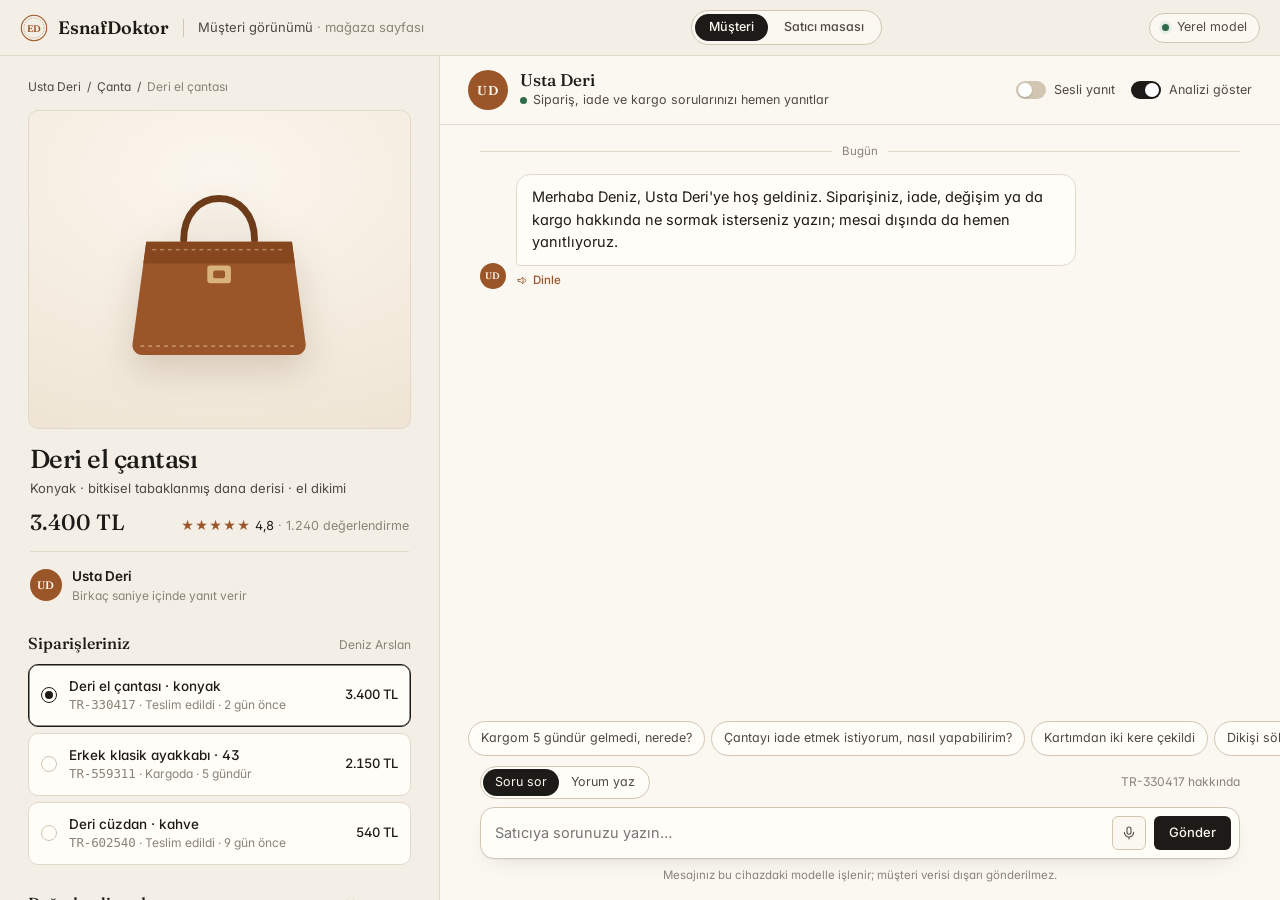
==== web/index.html @ 16bcc296 "feat: replace Streamlit UI with HTML/CSS/JS customer page and seller desk - web/index.html: customer" ====
<!doctype html>
<html lang="tr">
<head>
  <meta charset="utf-8">
  <meta name="viewport" content="width=device-width, initial-scale=1">
  <title>Usta Deri · Satıcıya sor</title>
  <meta name="description" content="Müşterinin satıcıya soru sorduğu ve anında yanıt aldığı mağaza sayfası.">
  <link rel="preconnect" href="https://fonts.googleapis.com">
  <link rel="preconnect" href="https://fonts.gstatic.com" crossorigin>
  <link href="https://fonts.googleapis.com/css2?family=Fraunces:opsz,wght@9..144,400;9..144,500;9..144,600&family=Inter:wght@400;500;600&display=swap" rel="stylesheet">
  <link rel="stylesheet" href="css/app.css">
</head>
<body class="page-store">
  <header class="topbar">
    <div class="brand">
      <svg class="brand-mark" viewBox="0 0 32 32" aria-hidden="true">
        <circle cx="16" cy="16" r="14.5" fill="none" stroke="currentColor" stroke-width="1.2"/>
        <circle cx="16" cy="16" r="11.5" fill="none" stroke="currentColor" stroke-width=".6" stroke-dasharray="1.2 1.6"/>
        <text x="16" y="20.2" text-anchor="middle" font-family="Fraunces, Georgia, serif" font-size="11" font-weight="600" fill="currentColor">ED</text>
      </svg>
      <span class="brand-name">EsnafDoktor</span>
      <span class="brand-sep" aria-hidden="true"></span>
      <span class="shop-name">Müşteri görünümü <span class="muted">· mağaza sayfası</span></span>
    </div>

    <nav class="view-switch" aria-label="Görünüm">
      <a href="index.html" class="is-active" aria-current="page">Müşteri</a>
      <a href="satici.html">Satıcı masası</a>
    </nav>

    <div class="topbar-right">
      <span class="status-chip" title="Yanıtlar bu bilgisayardaki modelden gelir">
        <span class="status-dot"></span><span class="chip-label">Yerel model</span>
      </span>
    </div>
  </header>

  <main class="store">
    <!-- Ürün ve sipariş bağlamı -->
    <section class="store-side" aria-label="Ürün ve siparişler">
      <nav class="crumbs"><span>Usta Deri</span><span>/</span><span>Çanta</span><span>/</span><span class="muted">Deri el çantası</span></nav>

      <div class="product">
        <div class="product-visual" aria-hidden="true">
          <svg viewBox="0 0 240 200">
            <path d="M84 70c0-26 16-42 36-42s36 16 36 42" fill="none" stroke="#6e3b1a" stroke-width="7" stroke-linecap="round"/>
            <path d="M46 72h148l14 104a10 10 0 0 1-10 11H42a10 10 0 0 1-10-11z" fill="#9a5528"/>
            <path d="M46 72h148l3 22H43z" fill="#86471f"/>
            <path d="M52 80h136M40 178h160" stroke="#e8c9a8" stroke-width="1.2" stroke-dasharray="4 4" opacity=".7"/>
            <rect x="108" y="96" width="24" height="18" rx="3" fill="#d9b27c"/>
            <rect x="114" y="101" width="12" height="8" rx="2" fill="#9a5528"/>
          </svg>
        </div>
        <div class="product-info">
          <h1 class="product-name">Deri el çantası</h1>
          <p class="product-sub">Konyak · bitkisel tabaklanmış dana derisi · el dikimi</p>
          <div class="product-row">
            <span class="price num">3.400 TL</span>
            <span class="rating"><span class="stars" aria-hidden="true">★★★★★</span> <span class="num">4,8</span> <span class="muted">· 1.240 değerlendirme</span></span>
          </div>
          <div class="seller-line">
            <span class="seller-mark">UD</span>
            <div>
              <div class="seller-name">Usta Deri</div>
              <div class="muted seller-meta" id="avgReply">Ortalama yanıt süresi ölçülüyor…</div>
            </div>
          </div>
        </div>
      </div>

      <div class="side-block">
        <div class="section-h"><h3>Siparişleriniz</h3><span class="muted" style="font-size:12px">Deniz Arslan</span></div>
        <div class="orders" id="orders" role="radiogroup" aria-label="Hangi sipariş hakkında"></div>
      </div>

      <div class="side-block">
        <div class="section-h"><h3>Değerlendirmeler</h3><button class="link-btn" type="button" id="writeReview">Yorum yaz</button></div>
        <ul class="reviews" id="reviews"></ul>
      </div>
    </section>

    <!-- Satıcıya sor -->
    <section class="convo" aria-label="Satıcıya sor">
      <header class="convo-head">
        <span class="seller-mark lg">UD</span>
        <div class="convo-who">
          <div class="convo-name">Usta Deri</div>
          <div class="convo-sub"><span class="live-dot"></span>Sipariş, iade ve kargo sorularınızı hemen yanıtlar</div>
        </div>
        <div class="convo-tools">
          <label class="switch" title="Gelen yanıtları otomatik sesli oku">
            <input type="checkbox" id="autoSpeak">
            <span class="switch-track"><span class="switch-thumb"></span></span>
            <span class="switch-label">Sesli yanıt</span>
          </label>
          <label class="switch" title="Jüri için sınıflandırmayı göster">
            <input type="checkbox" id="showAnalysis" checked>
            <span class="switch-track"><span class="switch-thumb"></span></span>
            <span class="switch-label">Analizi göster</span>
          </label>
        </div>
      </header>

      <div class="thread" id="thread" aria-live="polite"></div>

      <div class="suggestions" id="suggestions"></div>

      <form class="composer" id="composer" autocomplete="off">
        <div class="composer-top">
          <div class="seg" role="tablist" id="modeSeg">
            <button type="button" role="tab" data-mode="question" class="is-on">Soru sor</button>
            <button type="button" role="tab" data-mode="review">Yorum yaz</button>
          </div>
          <div class="star-input" id="starInput" hidden>
            <span class="muted">Puanınız</span>
            <span class="star-btns" role="radiogroup" aria-label="Puan"></span>
          </div>
          <span class="composer-ctx" id="composerCtx"></span>
        </div>
        <div class="composer-box">
          <textarea id="input" rows="1" placeholder="Satıcıya sorunuzu yazın…" aria-label="Mesajınız"></textarea>
          <button type="button" class="icon-btn mic" id="micBtn" title="Sesle yaz">
            <svg viewBox="0 0 24 24" class="ico"><rect x="9" y="3" width="6" height="11" rx="3"/><path d="M5 11a7 7 0 0 0 14 0M12 18v3"/></svg>
          </button>
          <button type="submit" class="btn btn-primary send" id="sendBtn">Gönder</button>
        </div>
        <p class="composer-note" id="composerNote">Mesajınız bu cihazdaki modelle işlenir; müşteri verisi dışarı gönderilmez.</p>
      </form>
    </section>
  </main>

  <div class="toast" id="toast" role="status" aria-live="polite"></div>

  <script src="js/policies.js"></script>
  <script src="js/engine.js"></script>
  <script src="js/shared.js"></script>
  <script src="js/store.js"></script>
</body>
</html>
---- web/css/app.css ----
/* EsnafDoktor — iş masası
   Görsel dil: sıcak kâğıt, mürekkep, tek konyak vurgusu. */

:root {
  --paper: #f4efe6;
  --paper-2: #ece5d8;
  --sheet: #fbf8f2;
  --sheet-2: #f7f2e9;
  --ink: #1d1b17;
  --ink-2: #4f4a42;
  --ink-3: #8a8377;
  --line: #e2d9c9;
  --line-2: #d2c6b2;
  --cognac: #9a5528;
  --cognac-soft: #f1e2d3;

  --safe: #2f6a49;
  --safe-soft: #e3eee4;
  --warn: #9a6512;
  --warn-soft: #f5e9cf;
  --risk: #a2361f;
  --risk-soft: #f6e0d8;

  --serif: "Fraunces", "Iowan Old Style", Georgia, serif;
  --sans: "Inter", "Segoe UI", system-ui, -apple-system, sans-serif;
  --mono: ui-monospace, "Cascadia Mono", "SF Mono", Consolas, monospace;

  --r: 10px;
  --r-sm: 6px;
  --shadow: 0 1px 0 rgba(29, 27, 23, .04), 0 8px 24px -12px rgba(29, 27, 23, .18);
}

* { box-sizing: border-box; }
html, body { height: 100%; }
body {
  margin: 0;
  background: var(--paper);
  color: var(--ink);
  font: 400 14px/1.5 var(--sans);
  -webkit-font-smoothing: antialiased;
  font-feature-settings: "cv11", "ss01";
  display: flex;
  flex-direction: column;
  overflow: hidden;
}
button, input, select, textarea { font: inherit; color: inherit; }
button { cursor: pointer; }
.sr-only { position: absolute; width: 1px; height: 1px; overflow: hidden; clip: rect(0 0 0 0); }
.muted { color: var(--ink-3); }
.ico { width: 16px; height: 16px; fill: none; stroke: currentColor; stroke-width: 1.6; stroke-linecap: round; stroke-linejoin: round; flex: none; }
.num { font-variant-numeric: tabular-nums; }
.mono { font-family: var(--mono); font-size: 12.5px; letter-spacing: -.01em; }
:focus-visible { outline: 2px solid var(--cognac); outline-offset: 2px; }

/* ---------- Üst çubuk ---------- */
.topbar {
  height: 56px;
  flex: none;
  display: flex;
  align-items: center;
  justify-content: space-between;
  padding: 0 20px;
  border-bottom: 1px solid var(--line);
  background: var(--paper);
}
.brand { display: flex; align-items: center; gap: 10px; min-width: 0; }
.brand-mark { width: 28px; height: 28px; color: var(--cognac); flex: none; }
.brand-name { font: 600 18px/1 var(--serif); letter-spacing: -.01em; }
.brand-sep { width: 1px; height: 18px; background: var(--line-2); margin: 0 4px; }
.shop-name { font-size: 13px; color: var(--ink-2); white-space: nowrap; overflow: hidden; text-overflow: ellipsis; }

.topbar-right { display: flex; align-items: center; gap: 10px; }
.status-chip {
  display: inline-flex; align-items: center; gap: 8px;
  height: 30px; padding: 0 12px;
  border: 1px solid var(--line-2); border-radius: 999px;
  font-size: 12.5px; color: var(--ink-2); background: var(--sheet);
}
.status-dot { width: 7px; height: 7px; border-radius: 50%; background: var(--safe); box-shadow: 0 0 0 3px var(--safe-soft); }
.status-chip.is-online .status-dot { background: var(--ink-3); box-shadow: 0 0 0 3px var(--paper-2); }

.model-select select {
  appearance: none;
  height: 30px; padding: 0 30px 0 12px;
  border: 1px solid var(--line-2); border-radius: 999px;
  background: var(--sheet) url("data:image/svg+xml,%3Csvg xmlns='http://www.w3.org/2000/svg' viewBox='0 0 24 24' fill='none' stroke='%234f4a42' stroke-width='2' stroke-linecap='round'%3E%3Cpath d='m7 10 5 5 5-5'/%3E%3C/svg%3E") no-repeat right 10px center / 14px;
  font-size: 12.5px; color: var(--ink-2);
}
.avatar {
  width: 30px; height: 30px; border-radius: 50%;
  display: grid; place-items: center;
  background: var(--ink); color: var(--sheet);
  font: 600 11px/1 var(--sans); letter-spacing: .02em;
}

/* ---------- Butonlar ---------- */
.btn {
  display: inline-flex; align-items: center; justify-content: center; gap: 8px;
  height: 34px; padding: 0 14px;
  border-radius: var(--r-sm);
  border: 1px solid transparent;
  font-weight: 500; font-size: 13px;
  transition: background .15s, border-color .15s, color .15s;
  white-space: nowrap;
}
.btn-primary { background: var(--ink); color: var(--sheet); }
.btn-primary:hover { background: #2d2a24; }
.btn-secondary { background: var(--sheet); border-color: var(--line-2); color: var(--ink); }
.btn-secondary:hover { border-color: var(--ink-3); }
.btn-ghost { background: transparent; color: var(--ink-2); height: 30px; padding: 0 10px; }
.btn-ghost:hover { color: var(--ink); background: var(--paper-2); }
.btn kbd, .kbd {
  font: 500 11px/1 var(--sans);
  padding: 3px 5px; border-radius: 4px;
  border: 1px solid currentColor; opacity: .55;
}
.icon-btn {
  width: 34px; height: 34px; display: grid; place-items: center;
  border-radius: var(--r-sm); border: 1px solid var(--line-2); background: var(--sheet);
  color: var(--ink-2);
}
.icon-btn:hover { color: var(--ink); border-color: var(--ink-3); }
.icon-btn.is-on { background: var(--ink); color: var(--sheet); border-color: var(--ink); }

/* ---------- Masa düzeni ---------- */
.desk {
  flex: 1;
  min-height: 0;
  display: grid;
  grid-template-columns: 340px minmax(0, 1fr) 420px;
}
.pane { min-height: 0; overflow: auto; }
.pane-queue { border-right: 1px solid var(--line); display: flex; flex-direction: column; overflow: hidden; }
.pane-case { background: var(--sheet); }
.pane-decision { border-left: 1px solid var(--line); background: var(--sheet-2); }

/* ---------- Gelen kutusu ---------- */
.pane-head { padding: 18px 16px 10px; flex: none; }
.pane-title-row { display: flex; align-items: baseline; justify-content: space-between; margin-bottom: 12px; }
.pane-title { margin: 0; font: 500 20px/1.2 var(--serif); letter-spacing: -.01em; }
.count { font-size: 12px; color: var(--ink-3); }

.search {
  display: flex; align-items: center; gap: 8px;
  height: 34px; padding: 0 10px;
  border: 1px solid var(--line-2); border-radius: var(--r-sm);
  background: var(--sheet); color: var(--ink-3);
}
.search:focus-within { border-color: var(--ink-3); }
.search input { flex: 1; min-width: 0; border: 0; background: none; outline: none; font-size: 13px; color: var(--ink); }
.search input::placeholder { color: var(--ink-3); }

.filters { display: flex; gap: 2px; margin-top: 10px; overflow-x: auto; scrollbar-width: none; }
.filters button {
  border: 0; background: none;
  padding: 6px 10px; border-radius: 999px;
  font-size: 12.5px; color: var(--ink-2);
}
.filters button:hover { background: var(--paper-2); }
.filters button.is-active { background: var(--ink); color: var(--sheet); }

.queue { list-style: none; margin: 0; padding: 4px 8px 16px; overflow: auto; flex: 1; }
.q-item {
  position: relative;
  display: grid;
  grid-template-columns: 30px 1fr;
  gap: 10px;
  padding: 12px 10px 12px 10px;
  border-radius: var(--r);
  cursor: pointer;
  border: 1px solid transparent;
}
.q-item + .q-item { margin-top: 2px; }
.q-item:hover { background: var(--paper-2); }
.q-item.is-selected { background: var(--sheet); border-color: var(--line-2); box-shadow: var(--shadow); }
.q-item.is-done { opacity: .5; }
.src {
  width: 30px; height: 30px; border-radius: 50%;
  display: grid; place-items: center;
  font: 600 10.5px/1 var(--sans); letter-spacing: .03em;
  color: var(--ink-2); background: var(--paper-2); border: 1px solid var(--line-2);
}
.q-top { display: flex; align-items: baseline; gap: 8px; }
.q-name { font-weight: 600; font-size: 13.5px; flex: 1; min-width: 0; white-space: nowrap; overflow: hidden; text-overflow: ellipsis; }
.q-time { font-size: 11.5px; color: var(--ink-3); }
.q-preview {
  margin: 3px 0 7px; font-size: 13px; color: var(--ink-2);
  display: -webkit-box; -webkit-line-clamp: 2; -webkit-box-orient: vertical; overflow: hidden;
}
.q-meta { display: flex; align-items: center; gap: 6px; flex-wrap: wrap; }
.unread-dot { position: absolute; left: 3px; top: 24px; width: 5px; height: 5px; border-radius: 50%; background: var(--cognac); }

.tag {
  display: inline-flex; align-items: center; gap: 5px;
  height: 20px; padding: 0 7px; border-radius: 4px;
  font-size: 11px; font-weight: 500; letter-spacing: .01em;
  background: var(--paper-2); color: var(--ink-2);
}
.tag .dot { width: 6px; height: 6px; border-radius: 50%; background: currentColor; }
.tag.green { background: var(--safe-soft); color: var(--safe); }
.tag.yellow { background: var(--warn-soft); color: var(--warn); }
.tag.red { background: var(--risk-soft); color: var(--risk); }
.tag.done { background: transparent; border: 1px solid var(--line-2); color: var(--ink-3); }

.empty-q { padding: 30px 16px; text-align: center; color: var(--ink-3); font-size: 13px; }

/* ---------- Vaka ---------- */
.case { max-width: 720px; margin: 0 auto; padding: 28px 36px 48px; }
.back { display: none; }
.case-head { display: flex; align-items: flex-start; justify-content: space-between; gap: 16px; }
.eyebrow { margin: 0 0 6px; font-size: 11.5px; letter-spacing: .08em; text-transform: uppercase; color: var(--ink-3); font-weight: 500; }
.case-name { margin: 0; font: 500 30px/1.15 var(--serif); letter-spacing: -.02em; }
.case-sub { margin-top: 6px; color: var(--ink-2); font-size: 13px; display: flex; gap: 8px; flex-wrap: wrap; align-items: center; }
.case-sub .sep { color: var(--line-2); }

.letter {
  position: relative;
  margin: 26px 0 30px;
  padding: 22px 26px 22px 28px;
  background: #fffdf8;
  border: 1px solid var(--line);
  border-radius: var(--r);
  box-shadow: var(--shadow);
}
.letter::before {
  content: "";
  position: absolute; left: 0; top: 18px; bottom: 18px;
  width: 3px; border-radius: 0 3px 3px 0; background: var(--cognac);
}
.letter p { margin: 0; font: 400 17px/1.65 var(--serif); color: var(--ink); letter-spacing: -.003em; }
.letter-foot { margin-top: 14px; display: flex; justify-content: space-between; font-size: 12px; color: var(--ink-3); }

.section-h { display: flex; align-items: baseline; justify-content: space-between; margin: 0 0 10px; }
.section-h h3 { margin: 0; font: 500 16px/1.3 var(--serif); }
.link-btn { border: 0; background: none; padding: 0; font-size: 12.5px; color: var(--cognac); font-weight: 500; }
.link-btn:hover { text-decoration: underline; text-underline-offset: 3px; }

/* Sipariş defteri: noktalı çizgili satırlar */
.ledger { margin: 0 0 30px; border-top: 1px solid var(--line); }
.ledger-row { display: flex; align-items: baseline; gap: 10px; padding: 10px 0; border-bottom: 1px solid var(--line); font-size: 13.5px; }
.ledger-row dt { color: var(--ink-2); white-space: nowrap; }
.ledger-row .leader { flex: 1; border-bottom: 1px dotted var(--line-2); transform: translateY(-4px); min-width: 20px; }
.ledger-row dd { margin: 0; font-weight: 500; text-align: right; }
.ledger-row dd input[type="number"], .ledger-row dd input[type="text"] {
  width: 120px; height: 28px; padding: 0 8px; text-align: right;
  border: 1px solid var(--line-2); border-radius: 5px; background: #fffdf8;
}
.ledger-row dd input:focus { outline: none; border-color: var(--cognac); }
.yn { display: inline-flex; border: 1px solid var(--line-2); border-radius: 5px; overflow: hidden; }
.yn button { border: 0; background: #fffdf8; padding: 3px 10px; font-size: 12.5px; color: var(--ink-2); }
.yn button.is-on { background: var(--ink); color: var(--sheet); }

.history { display: grid; grid-template-columns: repeat(3, 1fr); gap: 10px; margin-bottom: 30px; }
.stat { padding: 14px; border: 1px solid var(--line); border-radius: var(--r); background: #fffdf8; }
.stat-label { font-size: 11.5px; color: var(--ink-3); }
.stat-value { margin-top: 4px; font: 500 22px/1.1 var(--serif); }
.bar { margin-top: 10px; height: 4px; border-radius: 4px; background: var(--paper-2); overflow: hidden; }
.bar span { display: block; height: 100%; background: var(--ink-2); border-radius: 4px; }

/* Analiz izi */
.trace { list-style: none; margin: 0; padding: 0; border-left: 1px solid var(--line-2); margin-left: 6px; }
.trace li { position: relative; padding: 0 0 14px 20px; font-size: 13px; color: var(--ink-2); }
.trace li:last-child { padding-bottom: 0; }
.trace li::before {
  content: ""; position: absolute; left: -5px; top: 5px;
  width: 9px; height: 9px; border-radius: 50%;
  background: var(--sheet); border: 1.5px solid var(--line-2);
  transition: background .2s, border-color .2s;
}
.trace li.is-done::before { background: var(--ink); border-color: var(--ink); }
.trace li.is-run::before { border-color: var(--cognac); background: var(--cognac-soft); }
.trace .t-row { display: flex; justify-content: space-between; gap: 12px; }
.trace .t-name { color: var(--ink); font-weight: 500; }
.trace .t-ms { color: var(--ink-3); font-size: 12px; }
.trace .t-detail { margin-top: 2px; color: var(--ink-3); font-size: 12.5px; }
.trace li.is-pending .t-name, .trace li.is-pending .t-detail { color: var(--ink-3); }

/* ---------- Karar paneli ---------- */
.decision { padding: 24px 24px 32px; display: flex; flex-direction: column; gap: 22px; }
.decision.is-loading .reveal { opacity: .25; filter: blur(1px); pointer-events: none; }
.reveal { transition: opacity .35s, filter .35s; }

.verdict { display: flex; align-items: flex-start; justify-content: space-between; gap: 16px; }
.verdict-title { margin: 0; font: 500 22px/1.25 var(--serif); letter-spacing: -.015em; }
.verdict-meta { margin-top: 8px; display: flex; gap: 6px; flex-wrap: wrap; }

/* Kaşe */
.stamp {
  flex: none;
  width: 92px; height: 92px; border-radius: 50%;
  display: grid; place-items: center; text-align: center;
  border: 2px solid currentColor;
  transform: rotate(-8deg);
  position: relative;
  color: var(--safe);
}
.stamp::after { content: ""; position: absolute; inset: 4px; border-radius: 50%; border: 1px solid currentColor; opacity: .5; }
.stamp-score { font: 600 24px/1 var(--serif); }
.stamp-label { margin-top: 3px; font: 600 9.5px/1.15 var(--sans); letter-spacing: .1em; text-transform: uppercase; }
.stamp.yellow { color: var(--warn); }
.stamp.red { color: var(--risk); }
.stamp.pop { animation: stamp .45s cubic-bezier(.2, 1.4, .4, 1); }
@keyframes stamp { from { transform: rotate(-8deg) scale(1.35); opacity: 0; } to { transform: rotate(-8deg) scale(1); opacity: 1; } }

.card { background: var(--sheet); border: 1px solid var(--line); border-radius: var(--r); }
.card-h { display: flex; justify-content: space-between; align-items: center; padding: 12px 14px; border-bottom: 1px solid var(--line); }
.card-h h4 { margin: 0; font: 500 12px/1 var(--sans); letter-spacing: .06em; text-transform: uppercase; color: var(--ink-3); }

.drivers { list-style: none; margin: 0; padding: 6px 14px 10px; }
.drivers li { display: flex; align-items: center; gap: 8px; padding: 5px 0; font-size: 13px; color: var(--ink-2); }
.drivers .arrow { width: 16px; font-size: 12px; text-align: center; }
.drivers .up { color: var(--risk); }
.drivers .down { color: var(--safe); }

.checklist { list-style: none; margin: 0; padding: 6px 6px; counter-reset: step; }
.checklist li { counter-increment: step; }
.checklist label { display: flex; gap: 10px; padding: 8px; border-radius: var(--r-sm); cursor: pointer; font-size: 13.5px; line-height: 1.45; }
.checklist label:hover { background: var(--sheet-2); }
.checklist input { appearance: none; flex: none; margin: 1px 0 0; width: 17px; height: 17px; border: 1.5px solid var(--line-2); border-radius: 4px; background: #fffdf8; display: grid; place-items: center; cursor: pointer; }
.checklist input:checked { background: var(--ink); border-color: var(--ink); }
.checklist input:checked::after { content: ""; width: 9px; height: 5px; border: 2px solid var(--sheet); border-top: 0; border-right: 0; transform: rotate(-45deg) translate(1px, -1px); }
.checklist input:checked + span { color: var(--ink-3); text-decoration: line-through; text-decoration-color: var(--line-2); }
.progress { font-size: 12px; color: var(--ink-3); }

.rule { padding: 12px 14px; }
.rule-id { font-family: var(--mono); font-size: 11.5px; color: var(--cognac); }
.rule-title { margin-top: 3px; font-weight: 500; font-size: 13.5px; }
.rule-text { margin: 10px 0 0; padding: 10px 12px; border-left: 2px solid var(--line-2); font: 400 13.5px/1.6 var(--serif); color: var(--ink-2); background: var(--sheet-2); border-radius: 0 6px 6px 0; }
.rule-text[hidden] { display: none; }

.reply-wrap { padding: 0; }
.reply {
  display: block; width: 100%;
  min-height: 210px; resize: vertical;
  padding: 14px; border: 0; background: transparent;
  font: 400 14px/1.6 var(--sans); color: var(--ink);
  outline: none;
}
.reply-foot { display: flex; align-items: center; justify-content: space-between; gap: 8px; padding: 10px 10px 10px 14px; border-top: 1px solid var(--line); }
.reply-foot .hint { font-size: 12px; color: var(--ink-3); }
.reply-actions { display: flex; gap: 6px; }

.decide { display: flex; gap: 8px; }
.decide .btn-primary { flex: 1; height: 42px; font-size: 14px; }
.decide .btn-secondary { height: 42px; }
.disclaimer { margin: -10px 0 0; font-size: 12px; color: var(--ink-3); text-align: center; }

.tone { display: inline-flex; border: 1px solid var(--line-2); border-radius: 999px; padding: 2px; }
.tone button { border: 0; background: none; padding: 3px 10px; border-radius: 999px; font-size: 12px; color: var(--ink-2); }
.tone button.is-on { background: var(--ink); color: var(--sheet); }

/* Bitti ekranı */
.all-done { height: 100%; display: grid; place-items: center; text-align: center; padding: 40px; color: var(--ink-2); }
.all-done h2 { font: 500 26px/1.2 var(--serif); color: var(--ink); margin: 14px 0 6px; }

/* ---------- Çekmece ---------- */
.scrim { position: fixed; inset: 0; background: rgba(29, 27, 23, .28); z-index: 20; animation: fade .2s; }
@keyframes fade { from { opacity: 0; } }
.drawer {
  position: fixed; top: 0; right: 0; bottom: 0; z-index: 21;
  width: min(560px, 100vw);
  background: var(--sheet);
  border-left: 1px solid var(--line-2);
  box-shadow: -20px 0 60px -30px rgba(29, 27, 23, .4);
  transform: translateX(100%);
  transition: transform .3s cubic-bezier(.2, .8, .2, 1);
  display: flex; flex-direction: column;
}
.drawer.is-open { transform: none; }
.drawer-head { display: flex; justify-content: space-between; align-items: flex-start; padding: 24px 28px 18px; border-bottom: 1px solid var(--line); }
.drawer-title { margin: 0; font: 500 26px/1.15 var(--serif); letter-spacing: -.02em; }
.drawer-body { flex: 1; overflow: auto; padding: 24px 28px 40px; }
.drawer-body h3 { font: 500 17px/1.3 var(--serif); margin: 28px 0 12px; }
.drawer-body h3:first-child { margin-top: 0; }
.drawer-body p { color: var(--ink-2); margin: 0 0 12px; }

.pipeline { list-style: none; padding: 0; margin: 0; counter-reset: p; }
.pipeline li { counter-increment: p; display: grid; grid-template-columns: 28px 1fr auto; gap: 12px; padding: 12px 0; border-bottom: 1px solid var(--line); }
.pipeline li::before { content: counter(p, decimal-leading-zero); font: 500 12px/1.6 var(--mono); color: var(--cognac); }
.pipeline .p-name { font-weight: 500; }
.pipeline .p-desc { font-size: 12.5px; color: var(--ink-3); margin-top: 2px; }
.pipeline .p-model { font: 12px/1.6 var(--mono); color: var(--ink-2); text-align: right; }

.compare { width: 100%; border-collapse: collapse; font-size: 13px; }
.compare th, .compare td { text-align: left; padding: 10px 8px; border-bottom: 1px solid var(--line); vertical-align: top; }
.compare th { font-weight: 500; font-size: 11.5px; letter-spacing: .06em; text-transform: uppercase; color: var(--ink-3); }
.compare td:first-child { color: var(--ink-2); }
.compare td:last-child { font-weight: 500; }

.figures { display: grid; grid-template-columns: repeat(3, 1fr); gap: 10px; }
.figure { padding: 14px; border: 1px solid var(--line); border-radius: var(--r); background: #fffdf8; }
.figure b { display: block; font: 500 24px/1.1 var(--serif); }
.figure span { font-size: 12px; color: var(--ink-3); }

/* ---------- Bildirim ---------- */
.toast {
  position: fixed; left: 50%; bottom: 24px; z-index: 30;
  transform: translate(-50%, 20px); opacity: 0; pointer-events: none;
  background: var(--ink); color: var(--sheet);
  padding: 10px 16px; border-radius: 8px; font-size: 13px;
  transition: opacity .2s, transform .2s;
  box-shadow: 0 10px 30px -10px rgba(0, 0, 0, .4);
}
.toast.is-on { opacity: 1; transform: translate(-50%, 0); }

/* ---------- Duyarlı ---------- */
@media (max-width: 1280px) {
  .desk { grid-template-columns: 300px minmax(0, 1fr) 380px; }
  .case { padding: 24px 26px 40px; }
}
@media (max-width: 1080px) {
  body { overflow: auto; }
  .desk { grid-template-columns: 300px minmax(0, 1fr); }
  .pane-case { overflow: visible; }
  .pane-decision { grid-column: 2; border-left: 0; border-top: 1px solid var(--line); overflow: visible; }
  .desk { grid-template-rows: auto auto; overflow: auto; }
  .pane-queue { grid-row: 1 / span 2; position: sticky; top: 0; max-height: calc(100vh - 56px); }
  .decision { max-width: 720px; margin: 0 auto; padding: 24px 26px 40px; }
}
@media (max-width: 760px) {
  .topbar { padding: 0 16px; }
  .shop-name, .brand-sep, .model-select, #openHow { display: none; }
  .status-chip #netLabel { display: none; }
  .status-chip { padding: 0 10px; }
  .desk { display: block; }
  .pane-queue { position: static; max-height: none; border-right: 0; overflow: visible; }
  .queue { overflow: visible; }
  .pane-case, .pane-decision { display: none; }
  body.has-case .pane-queue { display: none; }
  body.has-case .pane-case, body.has-case .pane-decision { display: block; }
  .back { display: inline-flex; margin: -6px 0 16px -10px; }
  .case, .decision { padding-left: 16px; padding-right: 16px; }
  .case-name { font-size: 25px; }
  .history { grid-template-columns: 1fr 1fr; }
  .history .stat:last-child { grid-column: span 2; }
  .ledger-row dd input[type="number"], .ledger-row dd input[type="text"] { width: 96px; }
  .figures { grid-template-columns: 1fr; }
  .stamp { width: 80px; height: 80px; }
  .decide { flex-direction: column; }
}

/* =========================================================
   Görünüm geçişi (iki sayfada ortak)
   ========================================================= */
.view-switch {
  display: inline-flex; padding: 3px; gap: 2px;
  border: 1px solid var(--line-2); border-radius: 999px; background: var(--sheet);
}
.view-switch a {
  padding: 4px 14px; border-radius: 999px;
  font-size: 12.5px; font-weight: 500; color: var(--ink-2); text-decoration: none;
}
.view-switch a:hover { color: var(--ink); }
.view-switch a.is-active { background: var(--ink); color: var(--sheet); }

/* =========================================================
   Müşteri sayfası
   ========================================================= */
.store {
  flex: 1; min-height: 0;
  display: grid;
  grid-template-columns: minmax(340px, 440px) minmax(0, 1fr);
}
.store-side { overflow: auto; padding: 22px 28px 40px; border-right: 1px solid var(--line); }
.crumbs { display: flex; gap: 6px; font-size: 12px; color: var(--ink-2); margin-bottom: 14px; }

.product-visual {
  aspect-ratio: 6 / 5;
  border-radius: var(--r);
  background: radial-gradient(120% 90% at 50% 20%, #fbf6ee 0%, #efe4d3 100%);
  border: 1px solid var(--line);
  display: grid; place-items: center;
}
.product-visual svg { width: 62%; height: auto; filter: drop-shadow(0 14px 18px rgba(80, 40, 10, .18)); }
.product-info { padding: 16px 2px 0; }
.product-name { margin: 0; font: 500 26px/1.15 var(--serif); letter-spacing: -.02em; }
.product-sub { margin: 4px 0 0; color: var(--ink-2); font-size: 13px; }
.product-row { display: flex; align-items: baseline; justify-content: space-between; gap: 12px; margin-top: 12px; flex-wrap: wrap; }
.price { font: 500 22px/1 var(--serif); }
.rating { font-size: 12.5px; }
.stars { color: var(--cognac); letter-spacing: 1px; }
.stars.sm { font-size: 11.5px; }

.seller-line { display: flex; align-items: center; gap: 10px; margin-top: 16px; padding-top: 14px; border-top: 1px solid var(--line); }
.seller-mark {
  width: 32px; height: 32px; border-radius: 50%; flex: none;
  display: grid; place-items: center;
  background: var(--cognac); color: #fbf3ea;
  font: 600 11px/1 var(--serif); letter-spacing: .04em;
}
.seller-mark.lg { width: 40px; height: 40px; font-size: 13px; }
.seller-mark.sm { width: 26px; height: 26px; font-size: 9.5px; }
.seller-name { font-weight: 600; font-size: 13.5px; }
.seller-meta { font-size: 12px; }

.side-block { margin-top: 28px; }

.orders { display: flex; flex-direction: column; gap: 6px; }
.order {
  display: grid; grid-template-columns: 16px 1fr auto; align-items: center; gap: 12px;
  width: 100%; text-align: left;
  padding: 11px 12px; border-radius: var(--r);
  border: 1px solid var(--line); background: #fffdf8;
}
.order:hover { border-color: var(--line-2); }
.order.is-on { border-color: var(--ink); box-shadow: inset 0 0 0 .5px var(--ink); }
.order-radio { width: 16px; height: 16px; border-radius: 50%; border: 1.5px solid var(--line-2); display: grid; place-items: center; }
.order.is-on .order-radio { border-color: var(--ink); }
.order.is-on .order-radio::after { content: ""; width: 8px; height: 8px; border-radius: 50%; background: var(--ink); }
.order-body { display: flex; flex-direction: column; min-width: 0; }
.order-name { font-weight: 500; font-size: 13.5px; white-space: nowrap; overflow: hidden; text-overflow: ellipsis; }
.order-meta { font-size: 12px; color: var(--ink-3); }
.order-amt { font-size: 13px; font-weight: 500; }

.reviews { list-style: none; margin: 0; padding: 0; border-top: 1px solid var(--line); }
.review { padding: 14px 0; border-bottom: 1px solid var(--line); }
.review.is-fresh { animation: fresh 1.6s ease-out; }
@keyframes fresh { from { background: var(--cognac-soft); } to { background: transparent; } }
.review-top { display: flex; align-items: center; gap: 8px; }
.review-name { font-weight: 600; font-size: 13px; }
.review-when { margin-left: auto; font-size: 11.5px; }
.review-text { margin: 6px 0 0; font-size: 13.5px; color: var(--ink); }
.review-reply { margin-top: 10px; padding: 10px 12px; border-left: 2px solid var(--cognac); background: var(--sheet-2); border-radius: 0 6px 6px 0; font-size: 13px; color: var(--ink-2); }
.review-reply-h { display: block; font-size: 11px; letter-spacing: .06em; text-transform: uppercase; color: var(--ink-3); margin-bottom: 3px; font-weight: 500; }

/* ---------- Sohbet ---------- */
.convo { display: flex; flex-direction: column; min-height: 0; background: var(--sheet); }
.convo-head { display: flex; align-items: center; gap: 12px; padding: 14px 28px; border-bottom: 1px solid var(--line); flex: none; }
.convo-who { flex: 1; min-width: 0; }
.convo-name { font: 500 17px/1.2 var(--serif); }
.convo-sub { font-size: 12.5px; color: var(--ink-2); display: flex; align-items: center; gap: 6px; }
.live-dot { width: 7px; height: 7px; border-radius: 50%; background: var(--safe); }
.convo-tools { display: flex; align-items: center; gap: 16px; }

.switch { display: inline-flex; align-items: center; gap: 8px; cursor: pointer; font-size: 12.5px; color: var(--ink-2); }
.switch input { position: absolute; opacity: 0; pointer-events: none; }
.switch-track { width: 30px; height: 18px; border-radius: 999px; background: var(--line-2); position: relative; transition: background .2s; flex: none; }
.switch-thumb { position: absolute; top: 2px; left: 2px; width: 14px; height: 14px; border-radius: 50%; background: #fff; transition: transform .2s; box-shadow: 0 1px 2px rgba(0,0,0,.2); }
.switch input:checked + .switch-track { background: var(--ink); }
.switch input:checked + .switch-track .switch-thumb { transform: translateX(12px); }
.switch input:focus-visible + .switch-track { outline: 2px solid var(--cognac); outline-offset: 2px; }

.thread { flex: 1; min-height: 0; overflow: auto; padding: 18px 28px 10px; display: flex; flex-direction: column; gap: 14px; }
.thread > * { max-width: 760px; width: 100%; margin-left: auto; margin-right: auto; }
.day-mark { display: flex; align-items: center; gap: 10px; color: var(--ink-3); font-size: 11.5px; }
.day-mark::before, .day-mark::after { content: ""; flex: 1; height: 1px; background: var(--line); }

.msg { display: flex; gap: 10px; align-items: flex-end; animation: msgIn .25s ease-out; }
@keyframes msgIn { from { opacity: 0; transform: translateY(6px); } }
.msg-col { display: flex; flex-direction: column; gap: 6px; max-width: min(560px, 82%); }
.msg-me { justify-content: flex-end; }
.msg-me .msg-col { align-items: flex-end; }
.bubble { padding: 11px 15px; border-radius: 14px; font-size: 14.5px; line-height: 1.55; white-space: pre-wrap; }
.msg-shop .bubble { background: #fffdf8; border: 1px solid var(--line); border-bottom-left-radius: 4px; color: var(--ink); }
.msg-me .bubble { background: var(--ink); color: #f6f1e8; border-bottom-right-radius: 4px; }
.msg-foot { font-size: 11.5px; color: var(--ink-3); display: flex; gap: 6px; flex-wrap: wrap; align-items: center; }
.msg-foot .sep { color: var(--line-2); }
.msg-kind { font-size: 11.5px; color: var(--ink-3); }
.listen { border: 0; background: none; padding: 0; color: var(--cognac); font-size: 11.5px; font-weight: 500; display: inline-flex; align-items: center; gap: 4px; }
.listen .ico { width: 13px; height: 13px; }
.listen:hover { text-decoration: underline; text-underline-offset: 3px; }

.analysis { display: flex; flex-wrap: wrap; justify-content: flex-end; gap: 4px; }
.analysis[hidden] { display: none; }
.an-chip { font-size: 11px; padding: 2px 7px; border-radius: 4px; background: var(--paper-2); color: var(--ink-2); font-weight: 500; }
.an-chip.green { background: var(--safe-soft); color: var(--safe); }
.an-chip.yellow { background: var(--warn-soft); color: var(--warn); }
.an-chip.red { background: var(--risk-soft); color: var(--risk); }
.an-rule { font-size: 11px; padding: 2px 6px; color: var(--cognac); border: 1px solid var(--cognac-soft); border-radius: 4px; }

.typing { display: inline-flex; gap: 4px; align-items: center; padding: 14px 16px; }
.typing span { width: 6px; height: 6px; border-radius: 50%; background: var(--ink-3); animation: blink 1.1s infinite; }
.typing span:nth-child(2) { animation-delay: .15s; }
.typing span:nth-child(3) { animation-delay: .3s; }
@keyframes blink { 0%, 80%, 100% { opacity: .25; } 40% { opacity: 1; } }

.handoff { display: flex; align-items: center; justify-content: center; gap: 8px; font-size: 12px; color: var(--ink-2); }
.handoff span:last-child { padding: 5px 12px; border: 1px dashed var(--line-2); border-radius: 999px; background: var(--sheet-2); }
.handoff-dot { width: 7px; height: 7px; border-radius: 50%; background: var(--cognac); }

.suggestions { flex: none; display: flex; gap: 6px; padding: 6px 28px 10px; overflow-x: auto; scrollbar-width: none; }
.suggestions button {
  flex: none; padding: 7px 12px; border-radius: 999px;
  border: 1px solid var(--line-2); background: #fffdf8;
  font-size: 12.5px; color: var(--ink-2);
}
.suggestions button:hover { border-color: var(--ink-3); color: var(--ink); }

.composer { flex: none; padding: 0 28px 16px; }
.composer > * { max-width: 760px; margin-left: auto; margin-right: auto; }
.composer-top { display: flex; align-items: center; gap: 12px; margin-bottom: 8px; flex-wrap: wrap; }
.composer-ctx { margin-left: auto; font-size: 12px; color: var(--ink-3); }
.seg { display: inline-flex; border: 1px solid var(--line-2); border-radius: 999px; padding: 2px; background: #fffdf8; }
.seg button { border: 0; background: none; padding: 4px 12px; border-radius: 999px; font-size: 12.5px; color: var(--ink-2); }
.seg button.is-on { background: var(--ink); color: var(--sheet); }
.star-input { display: inline-flex; align-items: center; gap: 8px; font-size: 12.5px; }
.star-input[hidden] { display: none; }
.star-btns button { border: 0; background: none; padding: 0 1px; font-size: 19px; line-height: 1; color: var(--line-2); }
.star-btns button.is-on { color: var(--cognac); }
.star-btns button:hover { color: var(--cognac); }

.composer-box {
  display: flex; align-items: flex-end; gap: 8px;
  padding: 8px 8px 8px 14px;
  border: 1px solid var(--line-2); border-radius: 14px; background: #fffdf8;
  box-shadow: var(--shadow);
}
.composer-box:focus-within { border-color: var(--ink-3); }
.composer-box textarea {
  flex: 1; min-width: 0; resize: none; border: 0; outline: none; background: none;
  font: 400 14.5px/1.5 var(--sans); padding: 6px 0; max-height: 160px;
}
.composer-box .send { height: 34px; }
.composer-box .send:disabled { opacity: .5; cursor: default; }
.mic.is-on { background: var(--risk); border-color: var(--risk); color: #fff; animation: pulse 1.2s infinite; }
@keyframes pulse { 0%, 100% { box-shadow: 0 0 0 0 rgba(162, 54, 31, .35); } 50% { box-shadow: 0 0 0 6px rgba(162, 54, 31, 0); } }
.composer-note { margin: 8px auto 0; font-size: 11.5px; color: var(--ink-3); text-align: center; }

/* Satıcı masası: otomatik yanıtlanan site mesajları */
.tag.auto { background: transparent; border: 1px solid var(--line-2); color: var(--ink-2); }
.sent-note { font-size: 12px; color: var(--ink-3); padding: 10px 14px; border-top: 1px solid var(--line); }

@media (max-width: 1080px) {
  .page-store { overflow: auto; }
  .store { display: flex; flex-direction: column-reverse; }
  .store-side { border-right: 0; border-top: 1px solid var(--line); overflow: visible; }
  .convo { height: calc(100vh - 56px); }
  .product { display: grid; grid-template-columns: 160px 1fr; gap: 16px; align-items: start; }
  .product-info { padding-top: 0; }
}
@media (max-width: 760px) {
  .topbar { position: sticky; top: 0; z-index: 10; gap: 10px; }
  .brand-name { display: none; }
  .view-switch a { padding: 4px 10px; white-space: nowrap; }
  .chip-label { display: none; }
  .convo-head, .thread, .suggestions, .composer { padding-left: 16px; padding-right: 16px; }
  .switch-label { display: none; }
  .store-side { padding: 20px 16px 32px; }
  .product { grid-template-columns: 1fr; }
  .composer-ctx { display: none; }
  .msg-col { max-width: 88%; }
}

@media (prefers-reduced-motion: reduce) {
  *, *::before, *::after { animation: none !important; transition: none !important; }
}
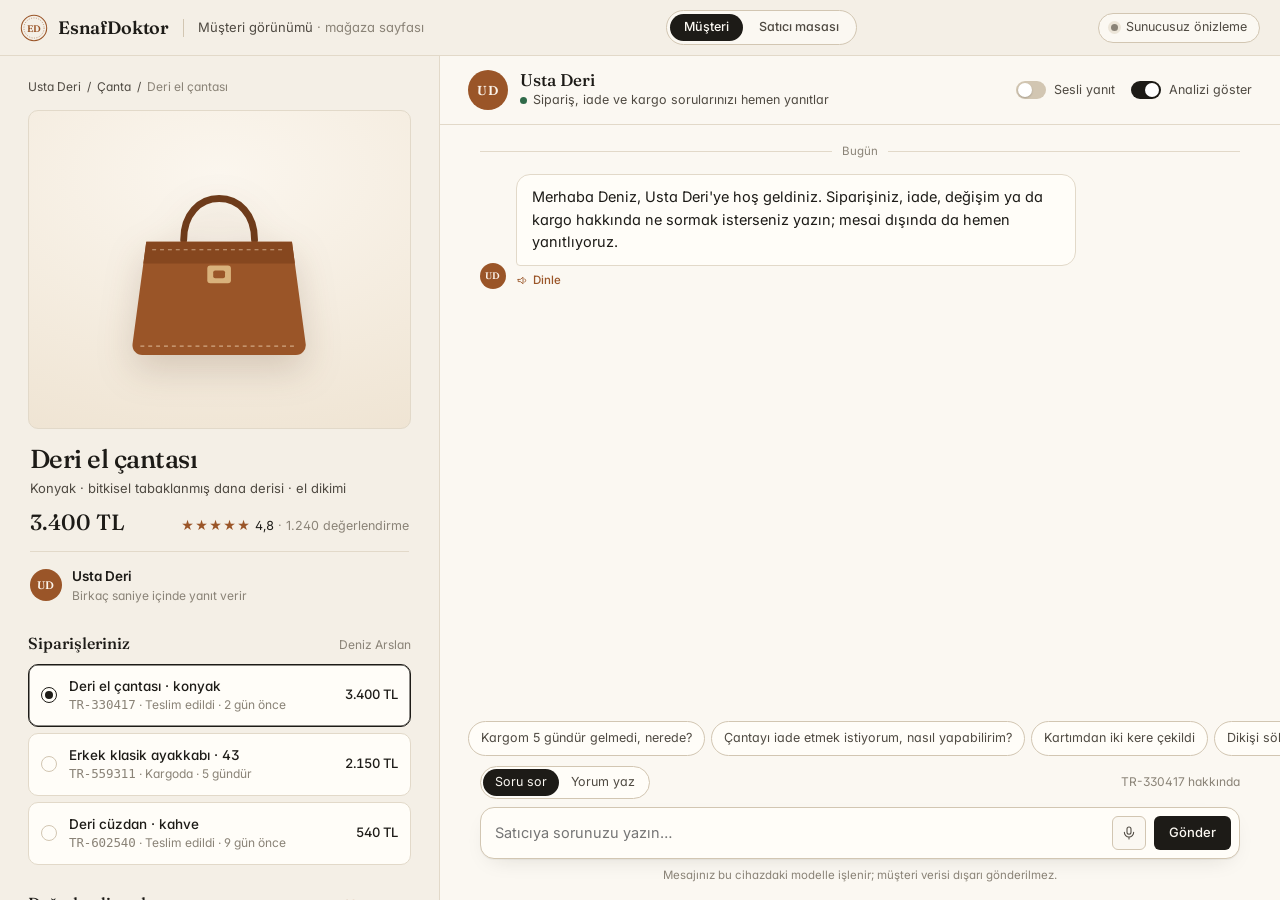
==== commit fd0812cc: "feat: connect web UI to the local pipeline via FastAPI - server.py: serves web/ and exposes /api/hea" ====
--- a/web/index.html
+++ b/web/index.html
@@ -29,8 +29,8 @@
     </nav>
 
     <div class="topbar-right">
-      <span class="status-chip" title="Yanıtlar bu bilgisayardaki modelden gelir">
-        <span class="status-dot"></span><span class="chip-label">Yerel model</span>
+      <span class="status-chip" id="modelChip" title="Yanıtlar bu bilgisayardaki modelden gelir">
+        <span class="status-dot"></span><span class="chip-label" id="modelLabel">Yerel model</span>
       </span>
     </div>
   </header>
@@ -134,6 +134,7 @@
   <script src="js/policies.js"></script>
   <script src="js/engine.js"></script>
   <script src="js/shared.js"></script>
+  <script src="js/api.js"></script>
   <script src="js/store.js"></script>
 </body>
 </html>
